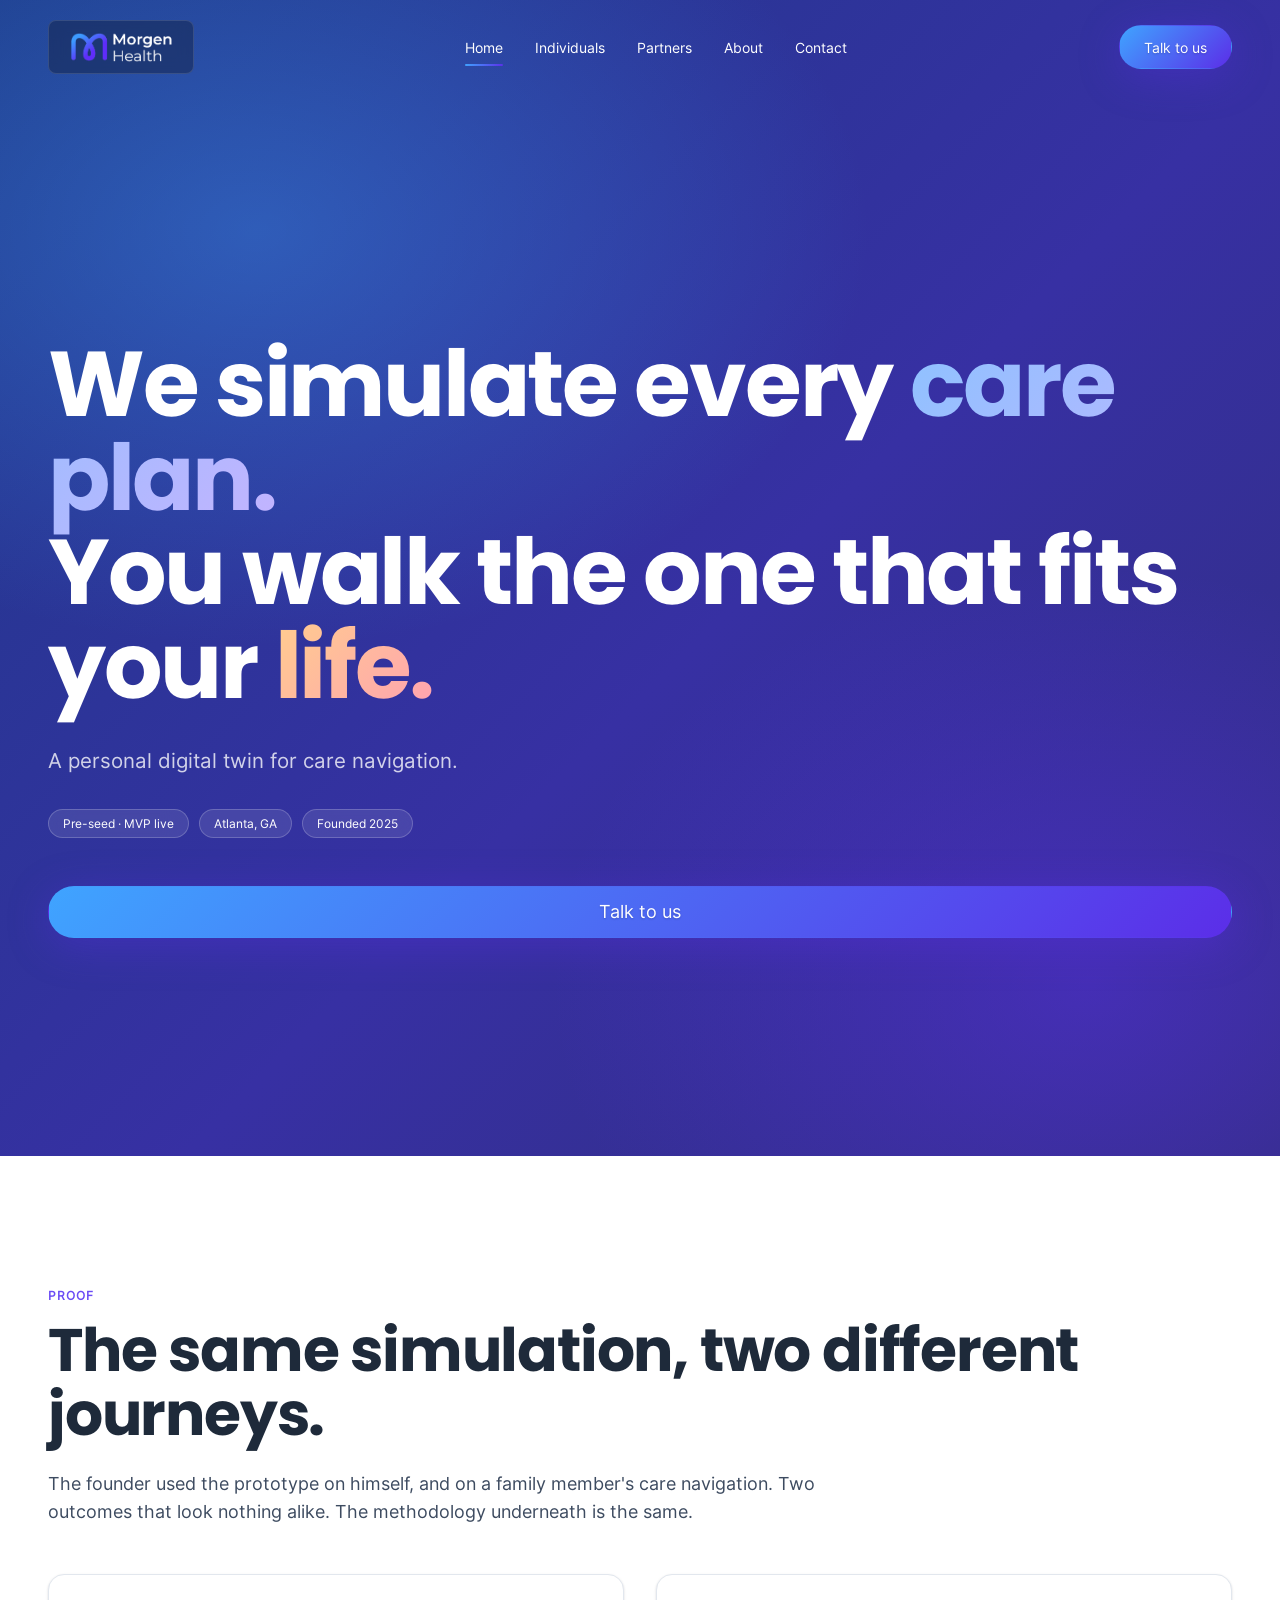
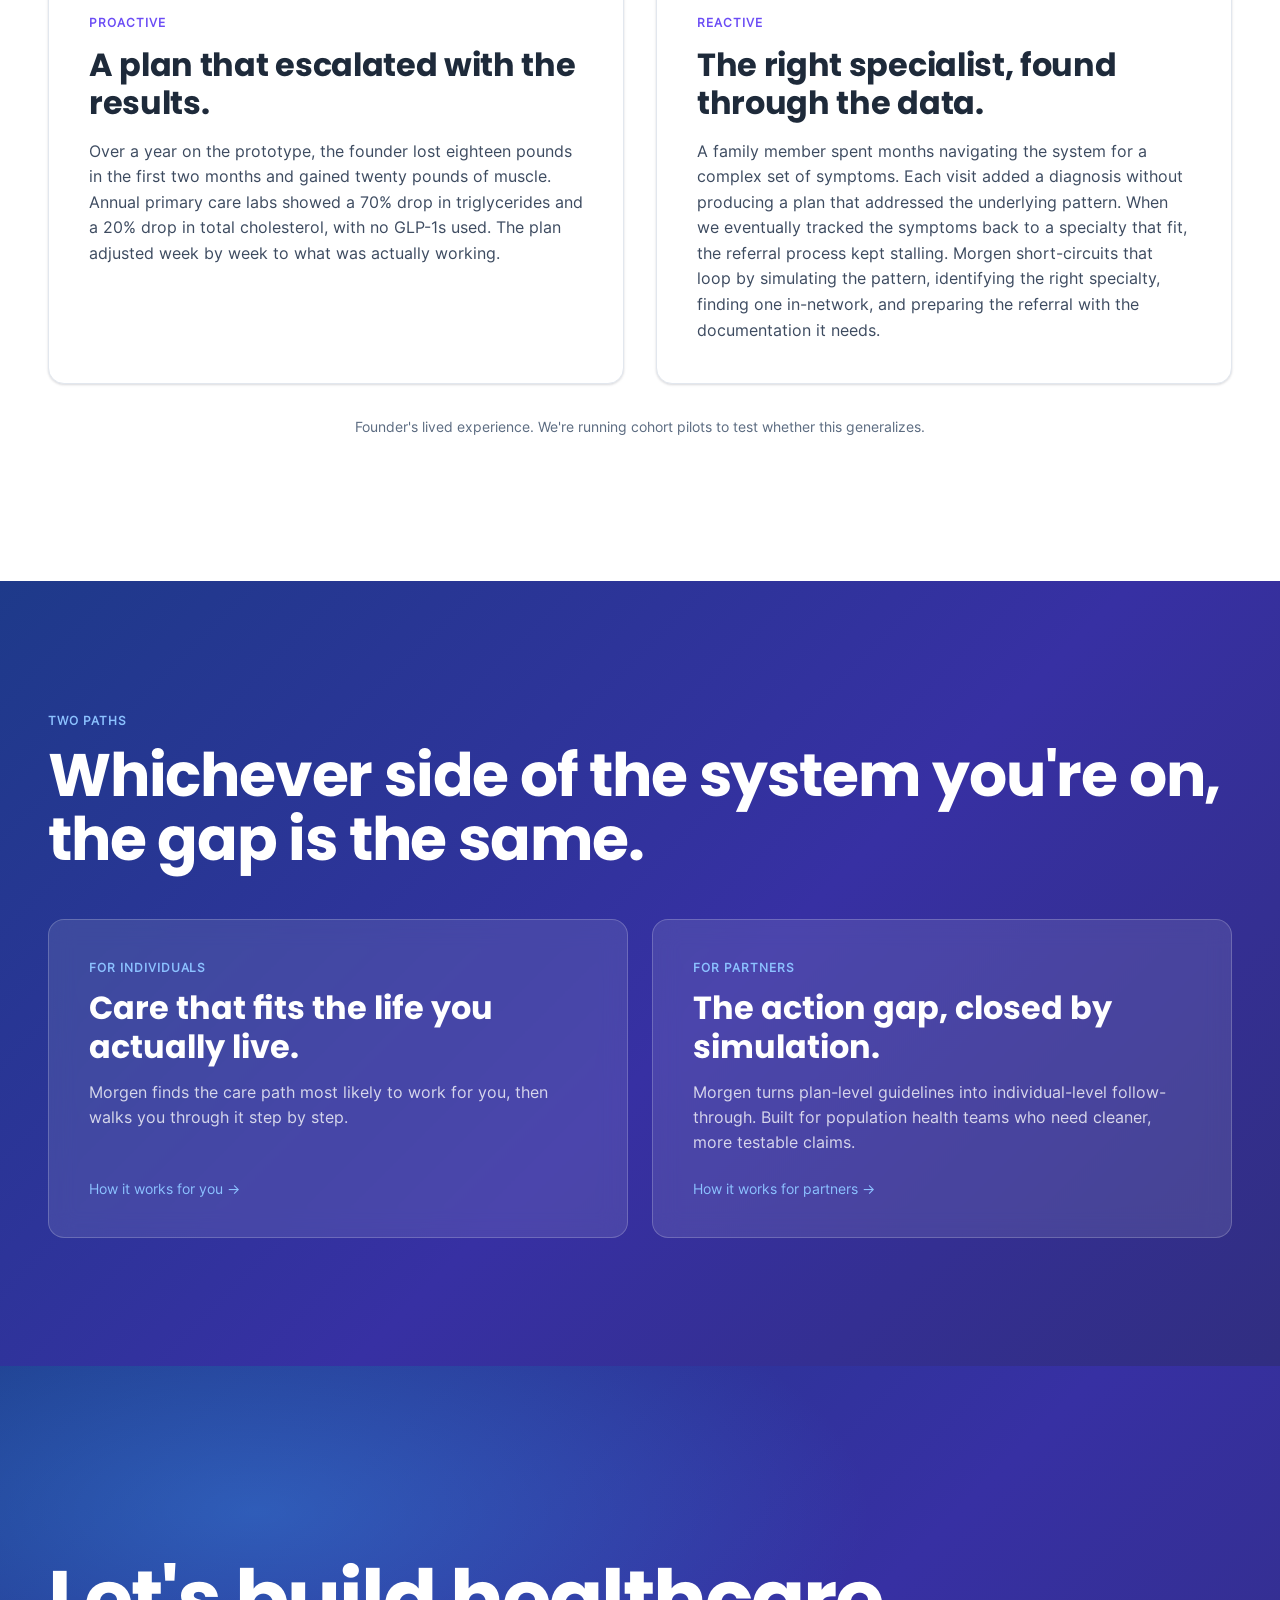
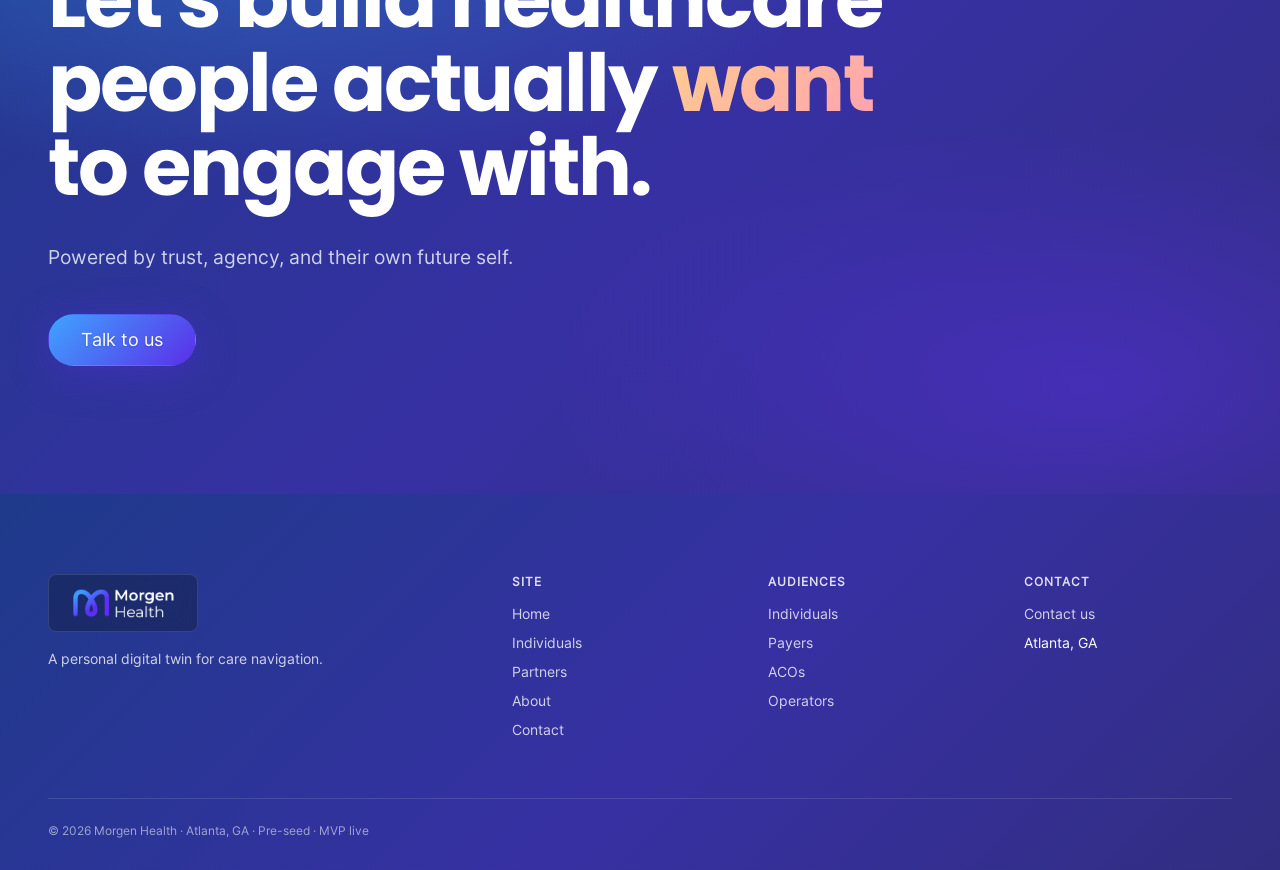
==== index.html @ 2ea1e2b8 "initial push- v1.0 initial push" ====
<!doctype html>
<html lang="en">
<head>
  <meta charset="utf-8">
  <meta name="viewport" content="width=device-width, initial-scale=1">
  <title>Morgen Health</title>
  <meta name="description" content="We simulate every care plan. You walk the one that fits your life. A personal digital twin for care navigation.">
  <meta property="og:title" content="Morgen Health">
  <meta property="og:description" content="We simulate every care plan. You walk the one that fits your life.">
  <meta property="og:type" content="website">
  <link rel="icon" href="assets/logos/morgen-mark.png" type="image/png">
  <link rel="stylesheet" href="styles/site.css">
</head>
<body>

  <a class="skip-link" href="#main-content">Skip to main content</a>

  <nav class="nav" aria-label="Primary">
    <a href="index.html" class="nav__logo" aria-label="Morgen Health home">
      <img class="logo-light" src="assets/logos/morgen-logo-horizontal-dark.png" alt="Morgen Health">
      <img class="logo-dark"  src="assets/logos/morgen-logo-horizontal.png" alt="Morgen Health">
    </a>
    <div class="nav__links">
      <a class="nav__link is-active" href="index.html">Home</a>
      <a class="nav__link" href="individuals.html">Individuals</a>
      <a class="nav__link" href="partners.html">Partners</a>
      <a class="nav__link" href="about.html">About</a>
      <a class="nav__link" href="contact.html">Contact</a>
    </div>
    <a class="btn btn--primary nav__cta" href="contact.html">Talk to us</a>
    <button class="nav__hamburger" aria-label="Open menu" aria-expanded="false">
      <svg width="24" height="24" viewBox="0 0 24 24" fill="none" stroke="currentColor" stroke-width="2" stroke-linecap="round" stroke-linejoin="round"><line x1="3" y1="6" x2="21" y2="6"/><line x1="3" y1="12" x2="21" y2="12"/><line x1="3" y1="18" x2="21" y2="18"/></svg>
    </button>
  </nav>
  <div class="nav__overlay" aria-hidden="true">
    <a class="nav__link is-active" href="index.html">Home</a>
    <a class="nav__link" href="individuals.html">Individuals</a>
    <a class="nav__link" href="partners.html">Partners</a>
    <a class="nav__link" href="about.html">About</a>
    <a class="nav__link" href="contact.html">Contact</a>
    <a class="btn btn--primary btn--lg nav__cta" href="contact.html">Talk to us</a>
  </div>

  <!-- Hero -->
  <header id="main-content" class="section section-grad">
    <div class="container hero">
      <h1 class="hero__headline">
        We simulate every <span class="text-grad-cool">care plan.</span><br>
        You walk the one that fits your <span class="text-grad-warm">life.</span>
      </h1>
      <p class="hero__sub">A personal digital twin for care navigation.</p>
      <div class="hero__pills">
        <span class="pill pill--dark">Pre-seed · MVP live</span>
        <span class="pill pill--dark">Atlanta, GA</span>
        <span class="pill pill--dark">Founded 2025</span>
      </div>
      <a class="btn btn--primary btn--lg hero__cta" href="contact.html">Talk to us</a>
    </div>
  </header>

  <!-- Dual proof -->
  <section class="section section-light">
    <div class="container">
      <div class="section__head">
        <span class="eyebrow section__eyebrow">Proof</span>
        <h2 class="section__title">The same simulation, two different journeys.</h2>
        <p class="section__lead">The founder used the prototype on himself, and on a family member's care navigation. Two outcomes that look nothing alike. The methodology underneath is the same.</p>
      </div>

      <div class="proof-grid">
        <div class="card-light proof-card">
          <span class="eyebrow">Proactive</span>
          <h3 class="proof-card__title">A plan that escalated with the results.</h3>
          <p class="proof-card__body">Over a year on the prototype, the founder lost eighteen pounds in the first two months and gained twenty pounds of muscle. Annual primary care labs showed a 70% drop in triglycerides and a 20% drop in total cholesterol, with no GLP-1s used. The plan adjusted week by week to what was actually working.</p>
        </div>
        <div class="card-light proof-card">
          <span class="eyebrow">Reactive</span>
          <h3 class="proof-card__title">The right specialist, found through the data.</h3>
          <p class="proof-card__body">A family member spent months navigating the system for a complex set of symptoms. Each visit added a diagnosis without producing a plan that addressed the underlying pattern. When we eventually tracked the symptoms back to a specialty that fit, the referral process kept stalling. Morgen short-circuits that loop by simulating the pattern, identifying the right specialty, finding one in-network, and preparing the referral with the documentation it needs.</p>
        </div>
      </div>

      <p class="proof-footnote">Founder's lived experience. We're running cohort pilots to test whether this generalizes.</p>
    </div>
  </section>

  <!-- Audience routing -->
  <section class="section section-ink">
    <div class="container">
      <div class="section__head">
        <span class="eyebrow section__eyebrow">Two paths</span>
        <h2 class="section__title">Whichever side of the system you're on, the gap is the same.</h2>
      </div>

      <div class="route-grid">
        <a class="route-card" href="individuals.html">
          <span class="route-card__eyebrow">For individuals</span>
          <h3 class="route-card__title">Care that fits the life you actually live.</h3>
          <p class="route-card__body">Morgen finds the care path most likely to work for you, then walks you through it step by step.</p>
          <span class="route-card__cta">How it works for you →</span>
        </a>
        <a class="route-card" href="partners.html">
          <span class="route-card__eyebrow">For partners</span>
          <h3 class="route-card__title">The action gap, closed by simulation.</h3>
          <p class="route-card__body">Morgen turns plan-level guidelines into individual-level follow-through. Built for population health teams who need cleaner, more testable claims.</p>
          <span class="route-card__cta">How it works for partners →</span>
        </a>
      </div>
    </div>
  </section>

  <!-- Final CTA -->
  <section class="section section-grad">
    <div class="container final-cta">
      <h2 class="final-cta__headline">
        Let's build healthcare<br>
        people actually <span class="text-grad-warm">want</span><br>
        to engage with.
      </h2>
      <p class="final-cta__sub">Powered by trust, agency, and their own future self.</p>
      <a class="btn btn--primary btn--lg" href="contact.html">Talk to us</a>
    </div>
  </section>

  <!-- Footer -->
  <footer class="footer">
    <div class="footer__grid">
      <div class="footer__brand">
        <img src="assets/logos/morgen-logo-horizontal-dark.png" alt="Morgen Health">
        <p>A personal digital twin for care navigation.</p>
      </div>
      <div class="footer__col">
        <h4>Site</h4>
        <ul>
          <li><a href="index.html">Home</a></li>
          <li><a href="individuals.html">Individuals</a></li>
          <li><a href="partners.html">Partners</a></li>
          <li><a href="about.html">About</a></li>
          <li><a href="contact.html">Contact</a></li>
        </ul>
      </div>
      <div class="footer__col">
        <h4>Audiences</h4>
        <ul>
          <li><a href="individuals.html">Individuals</a></li>
          <li><a href="partners.html">Payers</a></li>
          <li><a href="partners.html">ACOs</a></li>
          <li><a href="partners.html">Operators</a></li>
        </ul>
      </div>
      <div class="footer__col">
        <h4>Contact</h4>
        <ul>
          <li><a href="contact.html">Contact us</a></li>
          <li>Atlanta, GA</li>
        </ul>
      </div>
    </div>
    <div class="footer__bottom">© 2026 Morgen Health · Atlanta, GA · Pre-seed · MVP live</div>
  </footer>

  <script src="js/nav.js"></script>
</body>
</html>
---- styles/site.css ----
/* ============================================================
   Morgen Health — site styles
   Built on top of colors_and_type.css. Every value below either
   uses a design-system variable or is a layout primitive.
   ============================================================ */

@import url("./colors_and_type.css");

* { box-sizing: border-box; }

html, body {
  margin: 0;
  padding: 0;
  font-family: var(--font-body);
  color: var(--ink-900);
  background: var(--white);
  -webkit-font-smoothing: antialiased;
  -moz-osx-font-smoothing: grayscale;
  scroll-behavior: smooth;
}

a { color: inherit; text-decoration: none; }
img { max-width: 100%; display: block; }

/* ============================================================
   Accessibility — skip link + focus visible
   ============================================================ */
.skip-link {
  position: absolute;
  top: -64px;
  left: 16px;
  padding: 12px 18px;
  background: var(--ink-900);
  color: var(--white);
  font-weight: var(--weight-semibold);
  border-radius: var(--radius-md);
  z-index: 100;
  text-decoration: none;
  transition: top 180ms ease;
}
.skip-link:focus {
  top: 16px;
  outline: 2px solid #8CC2FF;
  outline-offset: 2px;
}

a:focus-visible,
button:focus-visible,
input:focus-visible,
select:focus-visible,
textarea:focus-visible {
  outline: 2px solid var(--morgen-violet);
  outline-offset: 3px;
  border-radius: var(--radius-sm);
}
.section-ink a:focus-visible,
.section-grad a:focus-visible,
.footer a:focus-visible,
.nav:not(.is-scrolled) a:focus-visible,
.nav__overlay a:focus-visible {
  outline-color: #8CC2FF;
}

/* ============================================================
   Section wrappers
   ============================================================ */
/* Section horizontal padding tracks the nav so content lines up under the logo. */
.section { padding: 96px 24px; }
@media (min-width: 768px) { .section { padding: 128px 48px; } }

.section-light  { background: var(--white); color: var(--ink-900); }
.section-ink    { background: var(--morgen-bg-gradient); color: var(--white); }
.section-grad   { background: var(--morgen-bg-gradient); color: var(--white); position: relative; overflow: hidden; }

.section-grad::before {
  content: "";
  position: absolute; inset: 0;
  background:
    radial-gradient(ellipse 80% 60% at 20% 20%, rgba(63,164,255,0.35), transparent 60%),
    radial-gradient(ellipse 70% 60% at 85% 85%, rgba(91,46,232,0.45), transparent 60%);
  pointer-events: none;
}
.section-grad > * { position: relative; z-index: 1; }

/* Dark-context type inversion */
.section-ink h1, .section-ink h2, .section-ink h3, .section-ink h4,
.section-ink .h1, .section-ink .h2, .section-ink .h3, .section-ink .h4,
.section-ink .display,
.section-grad h1, .section-grad h2, .section-grad h3, .section-grad h4,
.section-grad .h1, .section-grad .h2, .section-grad .h3, .section-grad .h4,
.section-grad .display { color: var(--white); }

.section-ink p, .section-ink .p,
.section-grad p, .section-grad .p { color: rgba(255,255,255,0.78); }

.section-ink .lead,
.section-grad .lead { color: rgba(255,255,255,0.82); }

.section-ink .eyebrow,
.section-grad .eyebrow { color: #8CC2FF; }

.section-ink .caption,
.section-grad .caption { color: rgba(255,255,255,0.55); }

.container       { max-width: 1280px; margin: 0 auto; }
.container-prose { max-width: 1024px; margin: 0 auto; }

/* ============================================================
   Nav
   ============================================================ */
.nav {
  position: fixed; top: 0; left: 0; right: 0; z-index: 50;
  display: flex; align-items: center; justify-content: space-between;
  padding: 16px 24px;
  transition: background-color 220ms ease, box-shadow 220ms ease, border-color 220ms ease;
  background: transparent;
  border-bottom: 1px solid transparent;
}
@media (min-width: 768px) { .nav { padding: 20px 48px; } }
.nav.is-scrolled {
  background: rgba(255,255,255,0.95);
  -webkit-backdrop-filter: var(--glass-blur);
          backdrop-filter: var(--glass-blur);
  box-shadow: var(--shadow-sm);
  border-bottom: 1px solid var(--ink-200);
}

.nav__logo {
  display: inline-flex; align-items: center;
  padding: 6px 12px;
  border-radius: var(--radius-md);
  transition: background-color 220ms ease, border-color 220ms ease, box-shadow 220ms ease;
}
.nav__logo img { height: 36px; width: auto; }
@media (min-width: 768px) { .nav__logo img { height: 40px; } }
/* On transparent nav (over the gradient hero), give the logo a soft backing chip
   so the wordmark doesn't wash out against the lighter parts of the gradient. */
.nav:not(.is-scrolled) .nav__logo {
  background: rgba(15, 26, 51, 0.40);
  border: 1px solid rgba(255, 255, 255, 0.12);
  -webkit-backdrop-filter: blur(8px);
          backdrop-filter: blur(8px);
}

.nav__logo .logo-light { display: block; }
.nav__logo .logo-dark  { display: none; }
.nav.is-scrolled .nav__logo .logo-light { display: none; }
.nav.is-scrolled .nav__logo .logo-dark  { display: block; }

.nav__links { display: none; }
@media (min-width: 768px) { .nav__links { display: flex; align-items: center; gap: 32px; } }

.nav__link {
  font-size: var(--text-sm);
  font-weight: var(--weight-medium);
  color: var(--white);
  position: relative;
  padding: 8px 0;
  transition: opacity 150ms ease;
}
.nav.is-scrolled .nav__link { color: var(--ink-900); }
.nav__link:hover { opacity: 0.8; }
.nav__link.is-active::after {
  content: "";
  position: absolute; left: 0; right: 0; bottom: -2px;
  height: 2px;
  background: var(--morgen-gradient);
  border-radius: var(--radius-pill);
}

/* Scope the top-bar CTA rules to .nav > .nav__cta so they don't apply
   to the overlay's own CTA (which lives inside .nav__overlay). */
.nav > .nav__cta { display: none; }
@media (min-width: 768px) { .nav > .nav__cta { display: inline-flex; } }

.nav__hamburger {
  display: inline-flex; align-items: center; justify-content: center;
  width: 40px; height: 40px;
  background: transparent; border: 0; cursor: pointer;
  color: var(--white);
}
.nav.is-scrolled .nav__hamburger { color: var(--ink-900); }
@media (min-width: 768px) { .nav__hamburger { display: none; } }

.nav__overlay {
  position: fixed; inset: 0; z-index: 49;
  background: var(--morgen-bg-gradient);
  display: flex; flex-direction: column;
  padding: 100px 24px 48px;
  transform: translateY(-100%);
  transition: transform 280ms cubic-bezier(0.16, 1, 0.3, 1);
}
.nav__overlay.is-open { transform: translateY(0); }
.nav__overlay .nav__link {
  color: var(--white);
  font-size: var(--text-3xl);
  font-family: var(--font-display);
  font-weight: var(--weight-bold);
  letter-spacing: var(--tracking-tight);
  padding: 16px 0;
  border-bottom: 1px solid rgba(255,255,255,0.15);
}
.nav__overlay .nav__link.is-active { color: #8CC2FF; }
.nav__overlay .nav__cta { margin-top: 32px; align-self: flex-start; }

/* ============================================================
   Buttons
   ============================================================ */
.btn {
  display: inline-flex; align-items: center; justify-content: center;
  gap: 8px;
  height: 44px; padding: 0 24px;
  border-radius: var(--radius-pill);
  border: 1px solid transparent;
  font-family: var(--font-body);
  font-size: var(--text-sm);
  font-weight: var(--weight-medium);
  cursor: pointer; text-decoration: none;
  transition: opacity 180ms ease, transform 180ms ease;
}
.btn:hover { opacity: 0.92; }
.btn:active { transform: translateY(1px); }
.btn--primary {
  background: var(--morgen-gradient);
  color: var(--white) !important;
  box-shadow: var(--shadow-glow-violet);
  /* Subtle text shadow so the white label stays legible at the lighter end of the gradient. */
  text-shadow: 0 1px 2px rgba(15, 26, 51, 0.22);
}
.btn--secondary {
  background: rgba(91, 46, 232, 0.10);
  color: var(--morgen-violet-deep);
}
.btn--outline {
  background: var(--white);
  border-color: var(--ink-200);
  color: var(--ink-800);
}
.btn--ghost { background: transparent; color: inherit; }
.btn--lg { height: 52px; padding: 0 32px; font-size: var(--text-md); }
.btn--sm { height: 32px; padding: 0 16px; font-size: var(--text-xs); }

/* ============================================================
   Pills
   ============================================================ */
.pill {
  display: inline-flex; align-items: center; gap: 8px;
  padding: 6px 14px;
  border-radius: var(--radius-pill);
  font-family: var(--font-body);
  font-size: var(--text-xs);
  font-weight: var(--weight-medium);
  white-space: nowrap;
}
.pill--light {
  background: rgba(91, 46, 232, 0.10);
  color: var(--morgen-violet-deep);
  border: 1px solid rgba(91, 46, 232, 0.20);
}
.pill--dark {
  background: var(--glass-bg);
  border: 1px solid var(--glass-border);
  color: var(--white);
  -webkit-backdrop-filter: var(--glass-blur);
          backdrop-filter: var(--glass-blur);
}
.pill--brand { background: var(--morgen-gradient); color: var(--white); border: 0; }

/* ============================================================
   Cards
   ============================================================ */
.card-light {
  background: var(--white);
  border: 1px solid var(--ink-200);
  border-radius: var(--radius-xl);
  padding: 24px;
  box-shadow: var(--shadow-sm);
}
@media (min-width: 768px) { .card-light { padding: 32px; } }

.card-ink {
  background: #16213F;
  border: 1px solid rgba(255,255,255,0.10);
  border-radius: var(--radius-xl);
  padding: 24px;
}

.glass {
  background: var(--glass-bg);
  border: 1px solid var(--glass-border);
  -webkit-backdrop-filter: var(--glass-blur);
          backdrop-filter: var(--glass-blur);
  border-radius: var(--radius-xl);
  padding: 20px;
}
@media (min-width: 768px) { .glass { padding: 24px; } }

/* ============================================================
   Hero
   ============================================================ */
.hero {
  min-height: 100vh;
  display: flex; flex-direction: column; justify-content: center;
  padding-top: 120px;
}
.hero__eyebrow { margin-bottom: 16px; }
.hero__headline {
  font-family: var(--font-display);
  font-size: clamp(40px, 8vw, 92px);
  line-height: 1.02;
  letter-spacing: -0.025em;
  font-weight: var(--weight-bold);
  margin: 0 0 32px;
  max-width: 1200px;
}
.hero__sub {
  font-size: clamp(18px, 1.6vw, 22px);
  line-height: 1.5;
  max-width: 720px;
  margin: 0 0 32px;
}
.hero__pills {
  display: flex; flex-wrap: wrap; gap: 10px;
  margin-bottom: 40px;
}
.hero__cta { margin-top: 8px; }

/* ============================================================
   Section heads
   ============================================================ */
.section__head { margin-bottom: 48px; max-width: 1200px; }
.section__eyebrow { display: inline-block; margin-bottom: 16px; }
.section__title {
  font-family: var(--font-display);
  font-size: clamp(32px, 5vw, 60px);
  line-height: 1.06;
  letter-spacing: -0.02em;
  font-weight: var(--weight-bold);
  margin: 0;
}
.section__lead {
  font-size: clamp(17px, 1.4vw, 20px);
  line-height: 1.55;
  margin-top: 24px;
  max-width: 800px;
}

/* ============================================================
   Cost callout
   ============================================================ */
.cost-panel {
  display: grid; grid-template-columns: 1fr;
  gap: 24px;
  padding: 32px;
  border-radius: var(--radius-xl);
  background:
    radial-gradient(ellipse 60% 60% at 0% 50%, rgba(63,164,255,0.18), transparent 60%),
    linear-gradient(135deg, #1E2C5C 0%, #2A1F73 100%);
  border: 1px solid rgba(140, 194, 255, 0.18);
  margin-top: 48px;
  color: var(--white);
}
@media (min-width: 768px) {
  .cost-panel { grid-template-columns: auto 1fr; gap: 48px; padding: 48px; align-items: center; }
}
.cost-panel__caption {
  font-size: var(--text-xs);
  font-weight: var(--weight-semibold);
  letter-spacing: var(--tracking-caps);
  text-transform: uppercase;
  color: rgba(255,255,255,0.60);
  margin-bottom: 12px;
}
.cost-panel__number {
  font-family: var(--font-display);
  font-size: clamp(60px, 10vw, 132px);
  line-height: 0.95;
  font-weight: var(--weight-bold);
  letter-spacing: -0.04em;
  background: var(--morgen-gradient);
  -webkit-background-clip: text; background-clip: text; color: transparent;
}
.cost-panel__body {
  font-size: clamp(17px, 1.4vw, 22px);
  line-height: 1.45;
  color: rgba(255,255,255,0.92);
  border-left: 1px solid rgba(255,255,255,0.20);
  padding-left: 24px;
}
@media (max-width: 767px) {
  .cost-panel__body { border-left: 0; padding-left: 0; padding-top: 12px; border-top: 1px solid rgba(255,255,255,0.20); }
}

/* ============================================================
   Six-stage timeline
   ============================================================ */
.timeline {
  display: grid; grid-template-columns: 1fr;
  gap: 20px;
  margin-top: 32px;
}
@media (min-width: 768px)  { .timeline { grid-template-columns: repeat(2, 1fr); } }
@media (min-width: 1024px) { .timeline { grid-template-columns: repeat(3, 1fr); } }
@media (min-width: 1280px) { .timeline { grid-template-columns: repeat(6, 1fr); gap: 16px; } }

.stage { display: flex; flex-direction: column; gap: 12px; }
.stage__caption {
  font-size: var(--text-xs);
  font-weight: var(--weight-semibold);
  letter-spacing: var(--tracking-caps);
  color: rgba(255,255,255,0.50);
  text-transform: uppercase;
}
.stage--peach .stage__caption { color: #FFD08C; }
.stage__title {
  font-family: var(--font-display);
  font-size: var(--text-xl);
  font-weight: var(--weight-bold);
  color: var(--white);
  margin: 0;
}
.stage__body {
  font-size: var(--text-sm);
  line-height: 1.5;
  color: rgba(255,255,255,0.72);
  margin: 0;
}
.stage__stat {
  margin-top: auto;
  padding: 12px 16px;
  border-left: 2px solid var(--stage-color, #8CC2FF);
  background: var(--stage-bg, rgba(140,194,255,0.08));
  border-radius: 0 var(--radius-md) var(--radius-md) 0;
}
.stage__stat-top {
  font-family: var(--font-display);
  font-size: var(--text-md);
  font-weight: var(--weight-bold);
  color: var(--stage-color, #8CC2FF);
  line-height: 1.2;
}
.stage__stat-sub {
  font-size: 11px;
  color: var(--stage-color-soft, rgba(140,194,255,0.7));
  margin-top: 4px;
  letter-spacing: 0.04em;
}
.stage--blue   { --stage-color: #8CC2FF; --stage-color-soft: rgba(140,194,255,0.7);  --stage-bg: rgba(140,194,255,0.08); }
.stage--purple { --stage-color: #A790FF; --stage-color-soft: rgba(167,144,255,0.7);  --stage-bg: rgba(167,144,255,0.08); }
.stage--rose   { --stage-color: #FF9FB3; --stage-color-soft: rgba(255,159,179,0.7);  --stage-bg: rgba(255,159,179,0.08); }
.stage--peach  { --stage-color: #FFD08C; --stage-color-soft: rgba(255,208,140,0.75); --stage-bg: rgba(255,208,140,0.10); }

.timeline-closing {
  margin-top: 32px;
  text-align: center;
  font-style: italic;
  color: rgba(255,255,255,0.55);
  font-size: var(--text-sm);
}

/* ============================================================
   3-step flow
   ============================================================ */
.flow { display: grid; grid-template-columns: 1fr; gap: 24px; margin-top: 32px; }
@media (min-width: 1024px) { .flow { grid-template-columns: repeat(3, 1fr); } }
.flow__num {
  font-family: var(--font-display);
  font-size: var(--text-md);
  font-weight: var(--weight-bold);
  letter-spacing: var(--tracking-caps);
  color: #8CC2FF;
  margin-bottom: 12px;
}
.flow__title {
  font-family: var(--font-display);
  font-size: var(--text-2xl);
  font-weight: var(--weight-bold);
  color: var(--white);
  margin: 0 0 8px;
}
.flow__sub {
  font-size: var(--text-sm);
  color: rgba(255,255,255,0.60);
  margin: 0 0 16px;
  font-style: italic;
}
.flow__body {
  font-size: var(--text-base);
  line-height: 1.55;
  color: rgba(255,255,255,0.78);
}

/* ============================================================
   Stat blocks
   ============================================================ */
.stats { display: grid; grid-template-columns: 1fr; gap: 24px; margin-top: 32px; }
@media (min-width: 1024px) { .stats { grid-template-columns: repeat(3, 1fr); } }
.stat__num {
  font-family: var(--font-display);
  font-size: clamp(64px, 8vw, 120px);
  line-height: 1; letter-spacing: -0.04em;
  font-weight: var(--weight-bold);
  background: var(--morgen-gradient);
  -webkit-background-clip: text; background-clip: text; color: transparent;
  margin-bottom: 16px;
}
.stat__title {
  font-family: var(--font-display);
  font-size: var(--text-xl);
  font-weight: var(--weight-bold);
  color: var(--ink-900);
  margin: 0 0 8px;
}
.stat__body {
  font-size: var(--text-base);
  color: var(--ink-700);
  line-height: 1.5;
  margin: 0;
}

/* ============================================================
   Footer
   ============================================================ */
.footer { background: var(--morgen-bg-gradient); color: var(--white); padding: 64px 24px 32px; }
@media (min-width: 768px) { .footer { padding: 80px 48px 32px; } }
.footer h4 { color: var(--white); }
.footer p, .footer a { color: rgba(255,255,255,0.78); }
.footer__grid { display: grid; grid-template-columns: 1fr; gap: 40px; max-width: 1280px; margin: 0 auto; }
@media (min-width: 768px) { .footer__grid { grid-template-columns: 2fr 1fr 1fr 1fr; gap: 48px; } }
.footer__brand img {
  height: 40px;
  margin-bottom: 16px;
  /* Same backing chip as the transparent-state nav so the wordmark holds against the gradient. */
  padding: 8px 14px;
  background: rgba(15, 26, 51, 0.40);
  border: 1px solid rgba(255, 255, 255, 0.12);
  border-radius: var(--radius-md);
  -webkit-backdrop-filter: blur(8px);
          backdrop-filter: blur(8px);
  box-sizing: content-box;
}
.footer__brand p { font-size: var(--text-sm); max-width: 360px; line-height: 1.5; }
.footer__col h4 {
  font-family: var(--font-body);
  font-size: var(--text-xs);
  font-weight: var(--weight-semibold);
  letter-spacing: var(--tracking-caps);
  text-transform: uppercase;
  margin: 0 0 16px;
  color: rgba(255,255,255,0.85);
}
.footer__col ul { list-style: none; padding: 0; margin: 0; }
.footer__col li { margin-bottom: 12px; font-size: var(--text-sm); }
.footer__col a:hover { color: var(--white); }
.footer__bottom {
  max-width: 1280px; margin: 48px auto 0;
  padding-top: 24px;
  border-top: 1px solid rgba(255,255,255,0.12);
  font-size: var(--text-xs);
  color: rgba(255,255,255,0.55);
}

/* ============================================================
   Two-column About
   ============================================================ */
.founder-grid { display: grid; grid-template-columns: 1fr; gap: 32px; }
@media (min-width: 1024px) { .founder-grid { grid-template-columns: 1.4fr 1fr; gap: 48px; } }
.bullet-list { list-style: none; padding: 0; margin: 24px 0 0; }
.bullet-list li {
  padding-left: 24px; position: relative; margin-bottom: 12px;
  font-size: var(--text-base); line-height: 1.55;
}
.bullet-list li::before {
  content: ""; position: absolute; left: 0; top: 11px;
  width: 8px; height: 8px; border-radius: 50%;
  background: var(--morgen-violet);
}

/* ============================================================
   Contact grid
   ============================================================ */
.contact-grid { display: grid; grid-template-columns: 1fr; gap: 20px; margin-top: 32px; }
@media (min-width: 768px)  { .contact-grid { grid-template-columns: repeat(2, 1fr); } }
@media (min-width: 1024px) { .contact-grid { grid-template-columns: repeat(4, 1fr); } }
.contact-card .contact-card__caption {
  font-size: var(--text-xs);
  letter-spacing: var(--tracking-caps);
  text-transform: uppercase;
  color: var(--ink-600);
  margin-bottom: 8px;
}
.contact-card .contact-card__value {
  font-family: var(--font-display);
  font-size: var(--text-lg);
  font-weight: var(--weight-bold);
  color: var(--ink-900);
}
.contact-card a:hover { color: var(--morgen-violet); }

/* ============================================================
   Pilot-objective sentence (/for-partners)
   ============================================================ */
.objective-sentence {
  font-family: var(--font-display);
  font-size: clamp(22px, 2.4vw, 36px);
  line-height: 1.35;
  font-weight: var(--weight-semibold);
  color: var(--ink-900);
  max-width: 1100px;
}
.objective-sentence .anchor { color: var(--ink-900); font-weight: var(--weight-bold); }
.objective-sentence .connector { color: var(--ink-600); font-weight: var(--weight-regular); }

.objective-grid { display: grid; grid-template-columns: 1fr; gap: 20px; margin-top: 48px; }
@media (min-width: 768px)  { .objective-grid { grid-template-columns: repeat(2, 1fr); } }
@media (min-width: 1024px) { .objective-grid { grid-template-columns: repeat(4, 1fr); } }

/* ============================================================
   Final CTA
   ============================================================ */
.final-cta { padding-top: 64px; }
.final-cta__headline {
  font-family: var(--font-display);
  font-size: clamp(40px, 7vw, 80px);
  line-height: 1.05;
  letter-spacing: -0.025em;
  font-weight: var(--weight-bold);
  margin: 0 0 32px;
  max-width: 1100px;
}
.final-cta__sub {
  font-size: clamp(17px, 1.5vw, 22px);
  margin: 0 0 40px;
  max-width: 720px;
}

/* Gradient text helpers */
.text-grad-cool {
  background: linear-gradient(135deg, #8CC2FF 0%, #C5B3FF 100%);
  -webkit-background-clip: text; background-clip: text; color: transparent;
}
.text-grad-warm {
  background: linear-gradient(135deg, #FFD08C 0%, #FF9FB3 100%);
  -webkit-background-clip: text; background-clip: text; color: transparent;
}
.text-grad {
  background: var(--morgen-gradient);
  -webkit-background-clip: text; background-clip: text; color: transparent;
}

/* ============================================================
   Dual proof cards (homepage)
   ============================================================ */
.proof-grid {
  display: grid; grid-template-columns: 1fr;
  gap: 24px; margin-top: 32px;
}
@media (min-width: 900px) { .proof-grid { grid-template-columns: 1fr 1fr; gap: 32px; } }

.proof-card {
  display: flex; flex-direction: column;
  gap: 16px;
  padding: 32px;
}
@media (min-width: 768px) { .proof-card { padding: 40px; } }

.proof-card__title {
  font-family: var(--font-display);
  font-size: clamp(22px, 2.6vw, 32px);
  font-weight: var(--weight-bold);
  line-height: 1.2;
  letter-spacing: -0.01em;
  color: var(--ink-900);
  margin: 0;
}
.proof-card__body {
  font-size: var(--text-base);
  line-height: 1.6;
  color: var(--ink-700);
  margin: 0;
}

.proof-footnote {
  margin-top: 32px;
  font-size: var(--text-sm);
  color: var(--ink-600);
  text-align: center;
}

/* ============================================================
   Audience routing cards (homepage)
   ============================================================ */
.route-grid {
  display: grid; grid-template-columns: 1fr;
  gap: 20px; margin-top: 32px;
}
@media (min-width: 900px) { .route-grid { grid-template-columns: 1fr 1fr; gap: 24px; } }

.route-card {
  display: flex; flex-direction: column;
  gap: 14px;
  padding: 32px;
  background: var(--glass-bg);
  border: 1px solid var(--glass-border);
  -webkit-backdrop-filter: var(--glass-blur);
          backdrop-filter: var(--glass-blur);
  border-radius: var(--radius-xl);
  text-decoration: none;
  color: inherit;
  transition: background-color 200ms ease, border-color 200ms ease, transform 200ms ease;
}
@media (min-width: 768px) { .route-card { padding: 40px; } }
.route-card:hover {
  background: var(--glass-bg-hi);
  border-color: var(--glass-border-hi);
  transform: translateY(-2px);
}
.route-card__eyebrow {
  font-size: var(--text-xs);
  font-weight: var(--weight-semibold);
  letter-spacing: var(--tracking-caps);
  text-transform: uppercase;
  color: #8CC2FF;
}
.route-card__title {
  font-family: var(--font-display);
  font-size: clamp(22px, 2.6vw, 32px);
  font-weight: var(--weight-bold);
  line-height: 1.2;
  color: var(--white);
  margin: 0;
}
.route-card__body {
  font-size: var(--text-base);
  line-height: 1.55;
  color: rgba(255, 255, 255, 0.78);
  margin: 0;
}
.route-card__cta {
  margin-top: auto;
  padding-top: 12px;
  font-size: var(--text-sm);
  font-weight: var(--weight-medium);
  color: #8CC2FF;
}

/* ============================================================
   Advisor grid
   ============================================================ */
.advisor-grid {
  display: grid; grid-template-columns: 1fr;
  gap: 12px; margin-top: 32px;
}
@media (min-width: 640px)  { .advisor-grid { grid-template-columns: repeat(2, 1fr); } }
@media (min-width: 1024px) { .advisor-grid { grid-template-columns: repeat(4, 1fr); } }

.advisor {
  padding: 24px;
  text-align: center;
  background: var(--white);
  border: 1px solid var(--ink-200);
  border-radius: var(--radius-lg);
  font-family: var(--font-display);
  font-weight: var(--weight-semibold);
  font-size: var(--text-base);
  color: var(--ink-900);
  line-height: 1.3;
}

/* ============================================================
   Contact form
   ============================================================ */
.contact-form { margin-top: 32px; display: flex; flex-direction: column; gap: 20px; }

.form-row {
  display: grid; grid-template-columns: 1fr; gap: 20px;
}
@media (min-width: 640px) { .form-row { grid-template-columns: 1fr 1fr; } }

.form-field { display: flex; flex-direction: column; gap: 6px; }
.form-label {
  font-size: var(--text-xs);
  font-weight: var(--weight-semibold);
  letter-spacing: var(--tracking-caps);
  text-transform: uppercase;
  color: var(--ink-700);
}
.form-optional {
  text-transform: none; letter-spacing: 0;
  color: var(--ink-600); font-weight: var(--weight-regular);
}

.form-field input,
.form-field select,
.form-field textarea {
  font-family: var(--font-body);
  font-size: var(--text-base);
  color: var(--ink-900);
  background: var(--white);
  border: 1px solid var(--ink-200);
  border-radius: var(--radius-md);
  padding: 12px 16px;
  outline: none;
  transition: border-color 150ms ease, box-shadow 150ms ease;
  width: 100%;
}
.form-field textarea { resize: vertical; min-height: 140px; }
.form-field select {
  appearance: none; -webkit-appearance: none;
  background-image: url("data:image/svg+xml;utf8,<svg xmlns='http://www.w3.org/2000/svg' width='14' height='8' viewBox='0 0 14 8' fill='none'><path d='M1 1l6 6 6-6' stroke='%237B8A9E' stroke-width='1.5' stroke-linecap='round' stroke-linejoin='round'/></svg>");
  background-repeat: no-repeat;
  background-position: right 16px center;
  padding-right: 44px;
}
.form-field input:focus,
.form-field select:focus,
.form-field textarea:focus {
  border-color: var(--morgen-violet-deep);
  box-shadow: 0 0 0 3px rgba(91, 46, 232, 0.15);
}
.form-field input::placeholder,
.form-field textarea::placeholder { color: var(--ink-400); }

.form-actions {
  margin-top: 12px;
  display: flex; flex-direction: column; gap: 16px;
  align-items: flex-start;
}
@media (min-width: 640px) {
  .form-actions { flex-direction: row; align-items: center; gap: 24px; }
}
.form-fallback {
  margin: 0;
  font-size: var(--text-sm);
  color: var(--ink-600);
}
.form-fallback a { color: var(--morgen-violet-deep); font-weight: var(--weight-medium); }
.form-fallback a:hover { text-decoration: underline; }

@media (prefers-reduced-motion: reduce) {
  * { animation: none !important; transition: none !important; scroll-behavior: auto !important; }
}
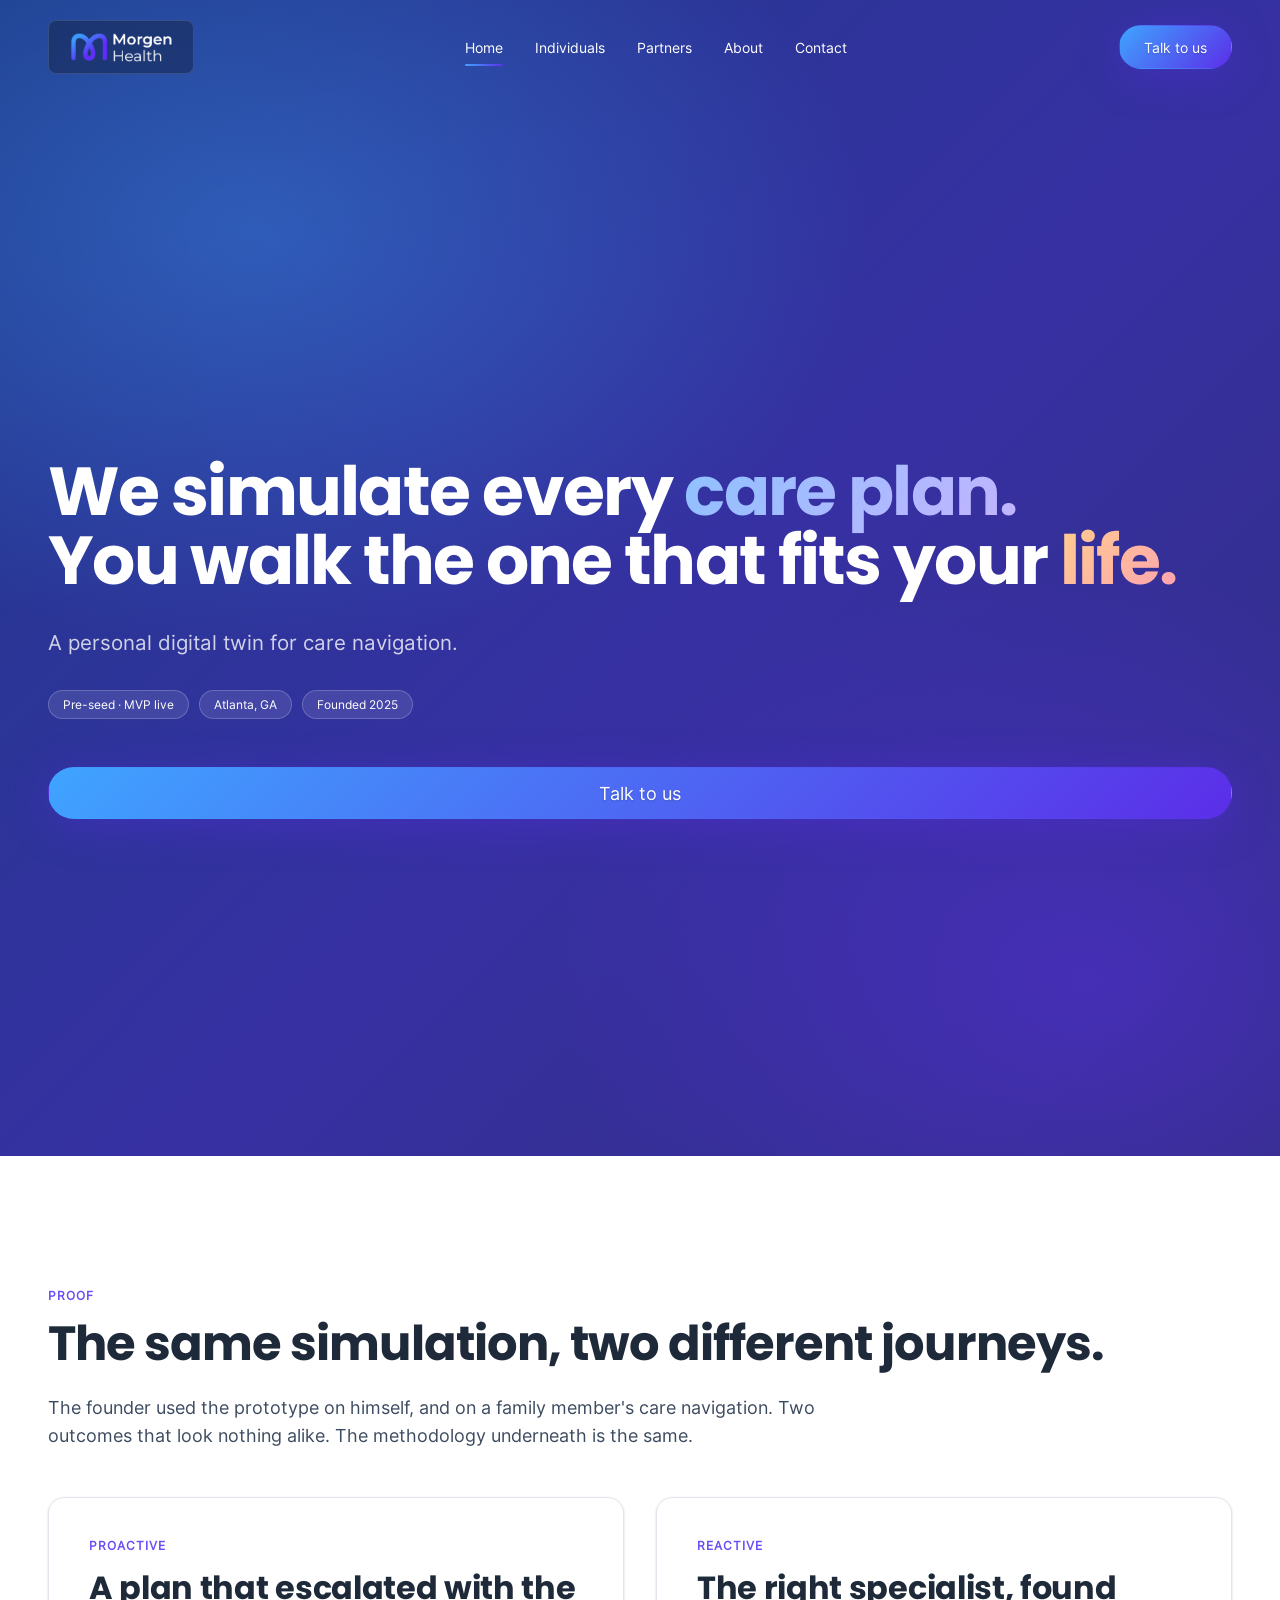
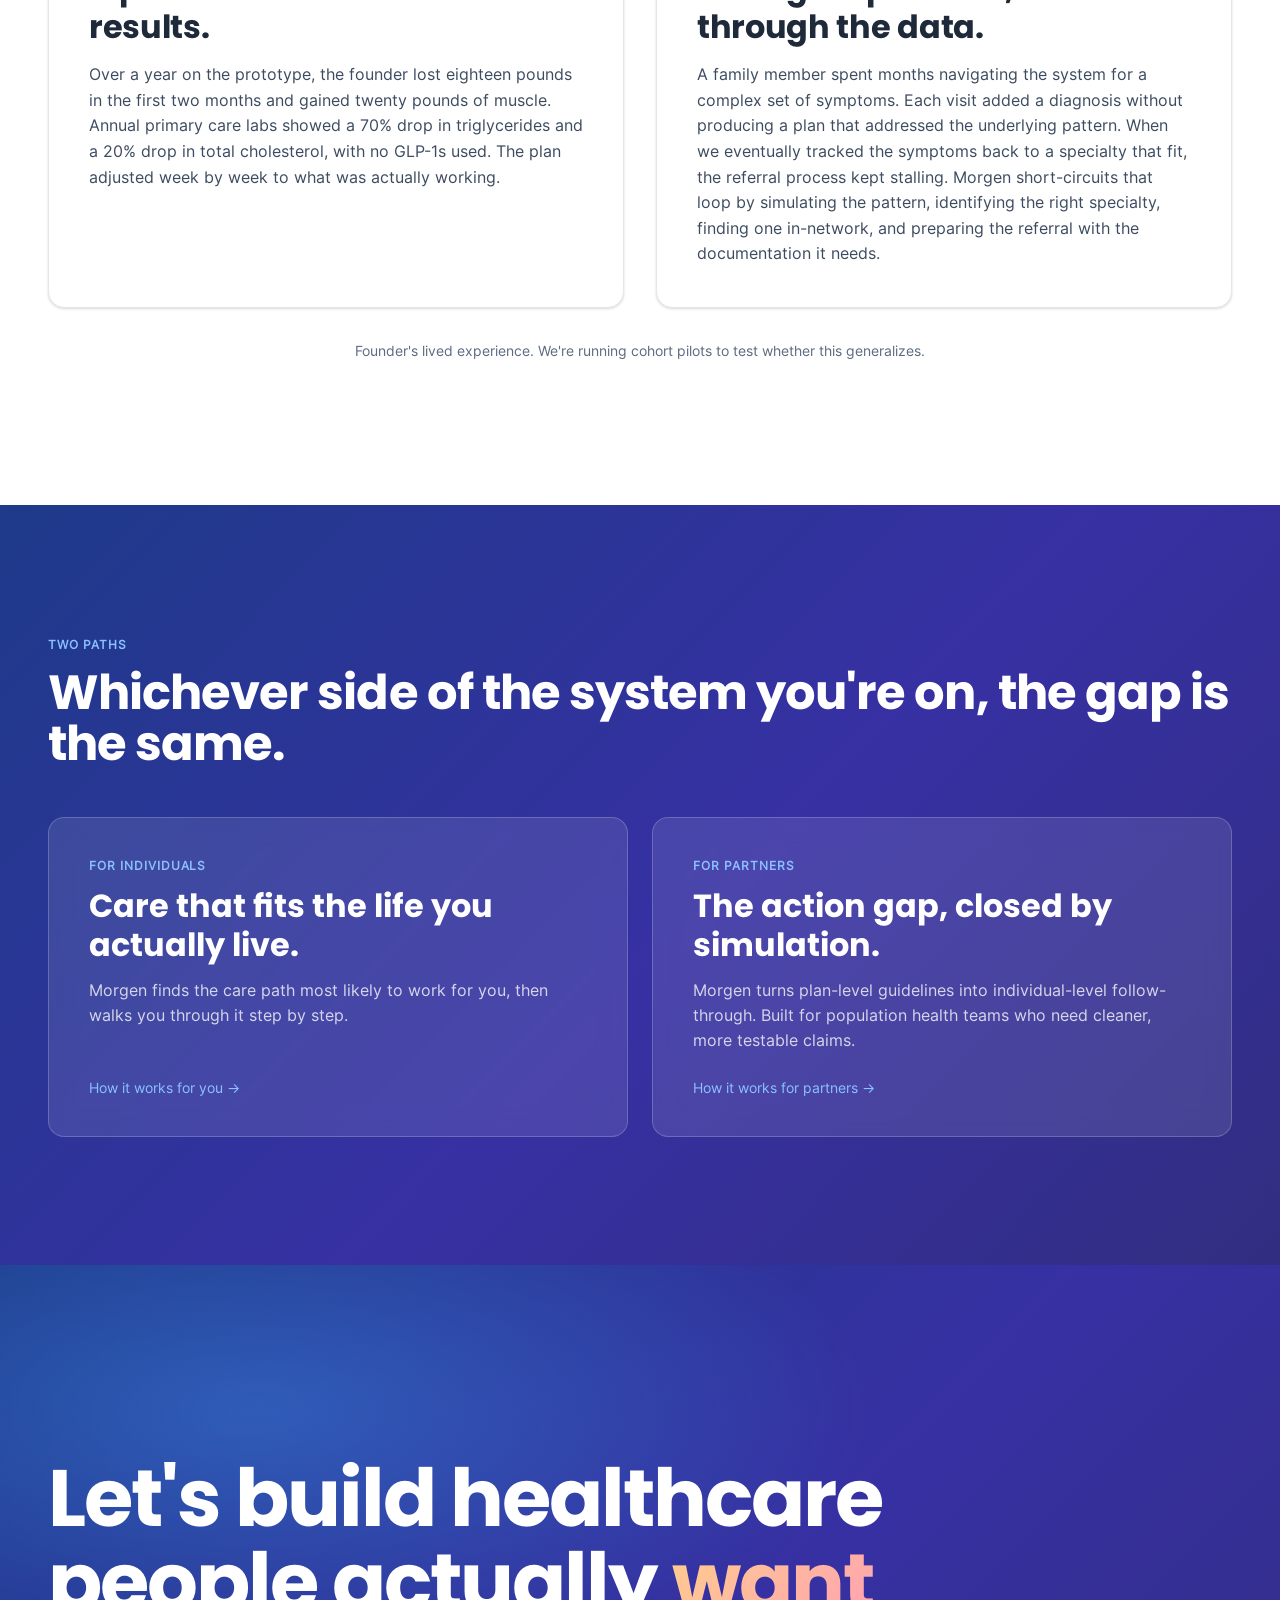
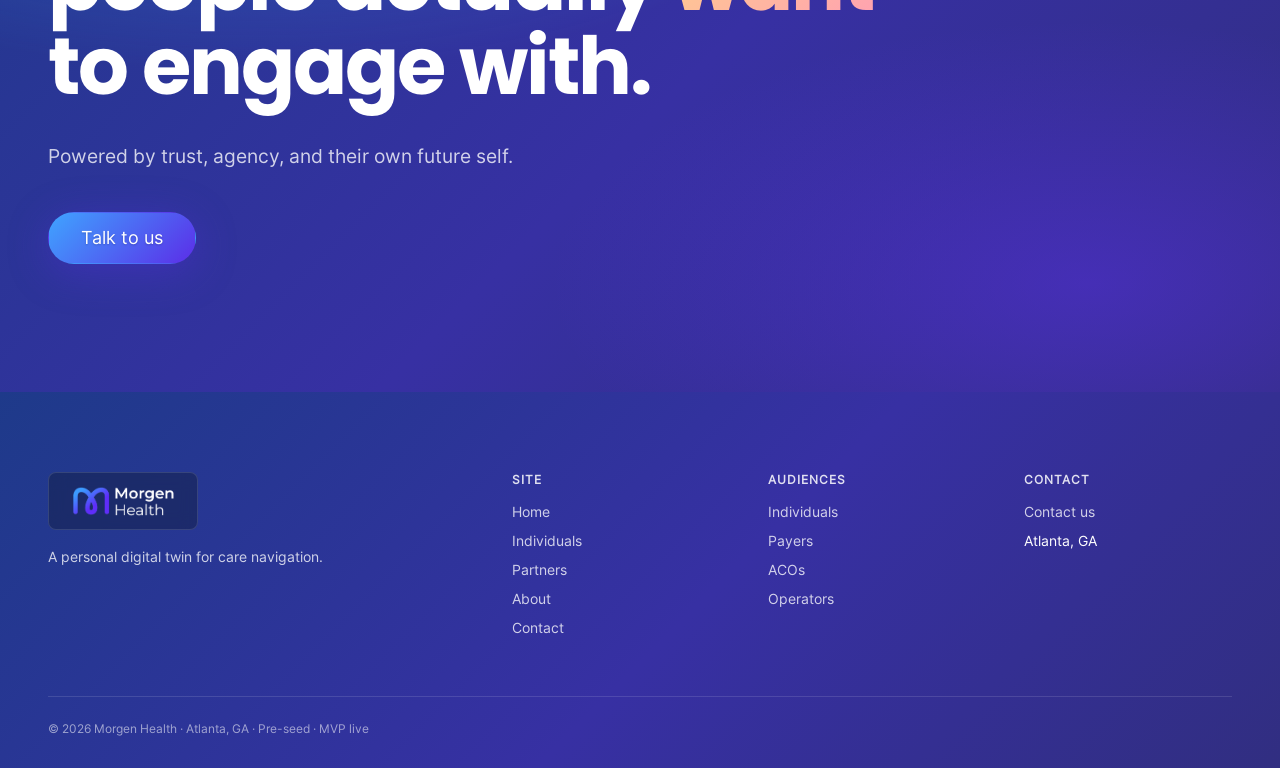
==== commit b6b7e5a6: "adding none breaking spaces Kill the widows!" ====
--- a/index.html
+++ b/index.html
@@ -45,8 +45,8 @@
   <header id="main-content" class="section section-grad">
     <div class="container hero">
       <h1 class="hero__headline">
-        We simulate every <span class="text-grad-cool">care plan.</span><br>
-        You walk the one that fits your <span class="text-grad-warm">life.</span>
+        We simulate every <span class="text-grad-cool">care&nbsp;plan.</span><br>
+        You walk the one that fits&nbsp;your&nbsp;<span class="text-grad-warm">life.</span>
       </h1>
       <p class="hero__sub">A personal digital twin for care navigation.</p>
       <div class="hero__pills">
--- a/styles/site.css
+++ b/styles/site.css
@@ -306,9 +306,10 @@
 .hero__eyebrow { margin-bottom: 16px; }
 .hero__headline {
   font-family: var(--font-display);
-  font-size: clamp(40px, 8vw, 92px);
+  font-size: clamp(34px, 5.5vw, 68px);
   line-height: 1.02;
   letter-spacing: -0.025em;
+  text-wrap: balance;
   font-weight: var(--weight-bold);
   margin: 0 0 32px;
   max-width: 1200px;
@@ -332,7 +333,7 @@
 .section__eyebrow { display: inline-block; margin-bottom: 16px; }
 .section__title {
   font-family: var(--font-display);
-  font-size: clamp(32px, 5vw, 60px);
+  font-size: clamp(28px, 4vw, 48px);
   line-height: 1.06;
   letter-spacing: -0.02em;
   font-weight: var(--weight-bold);
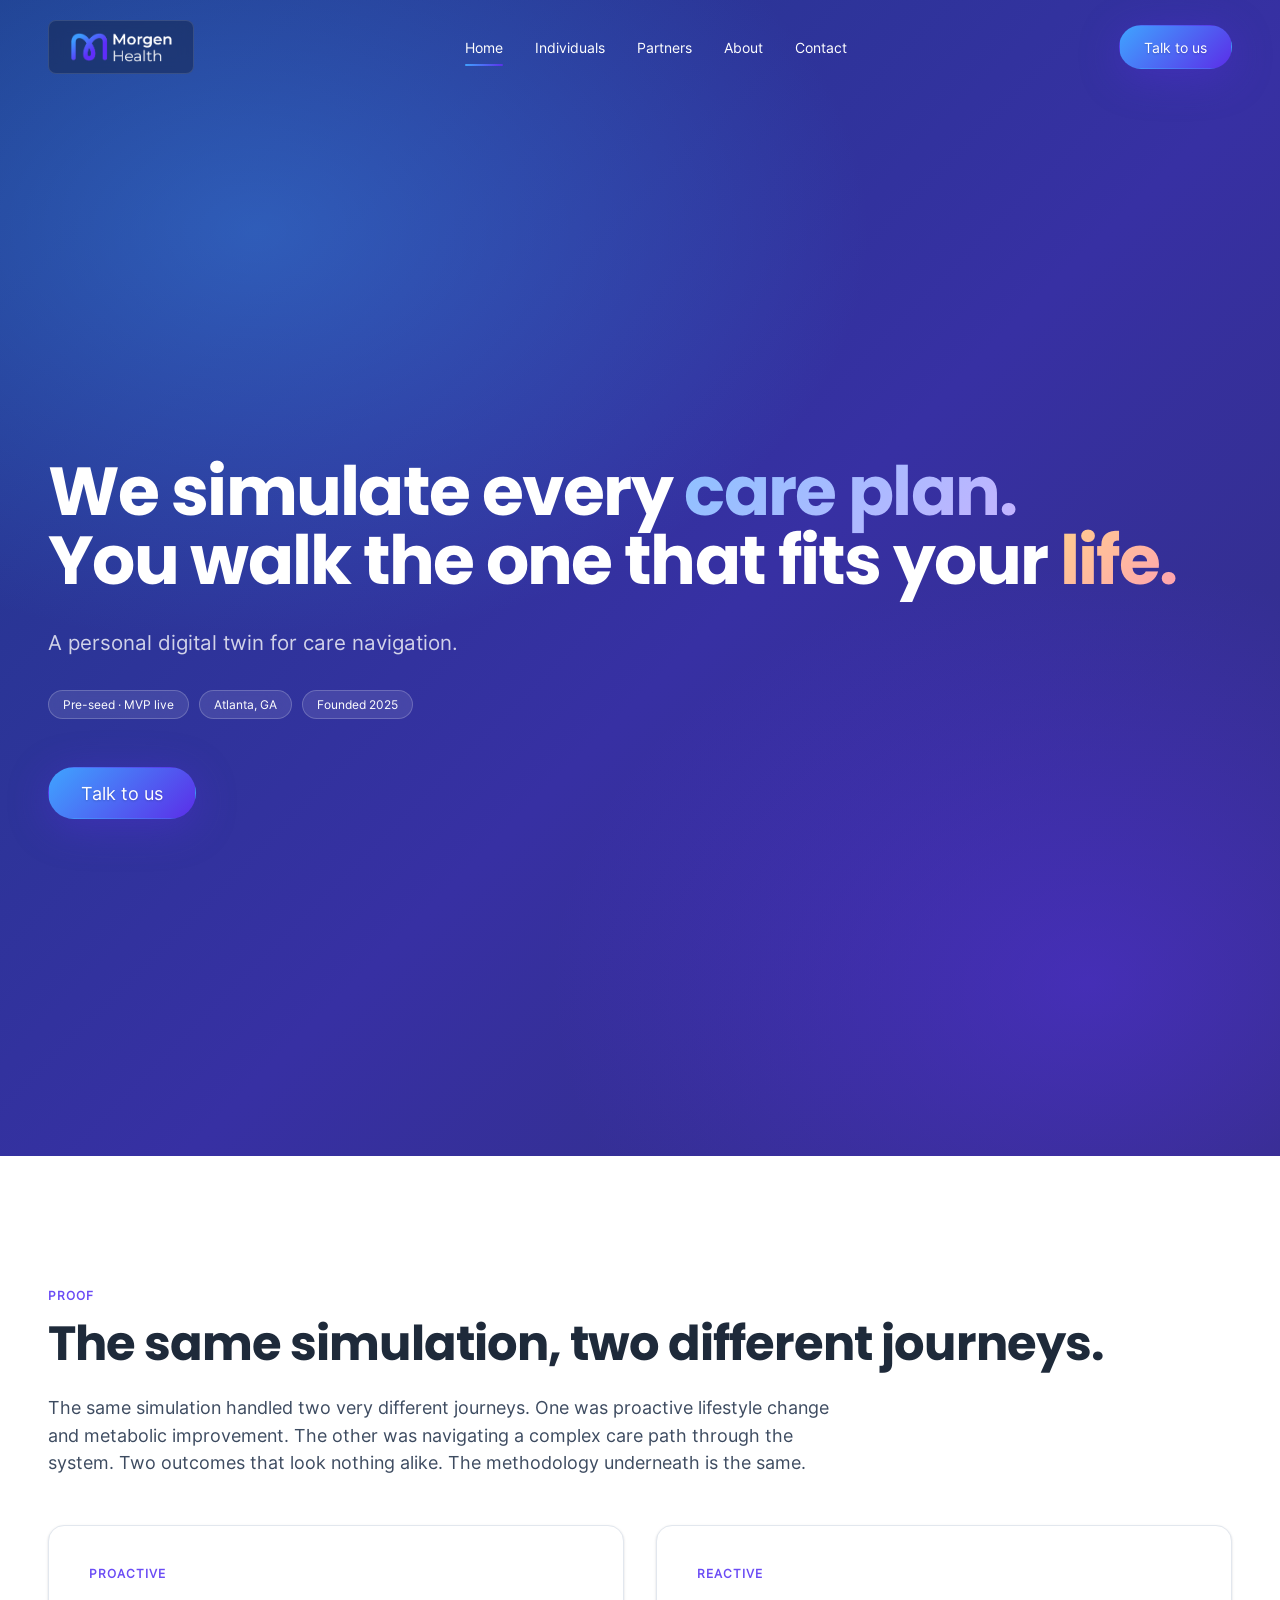
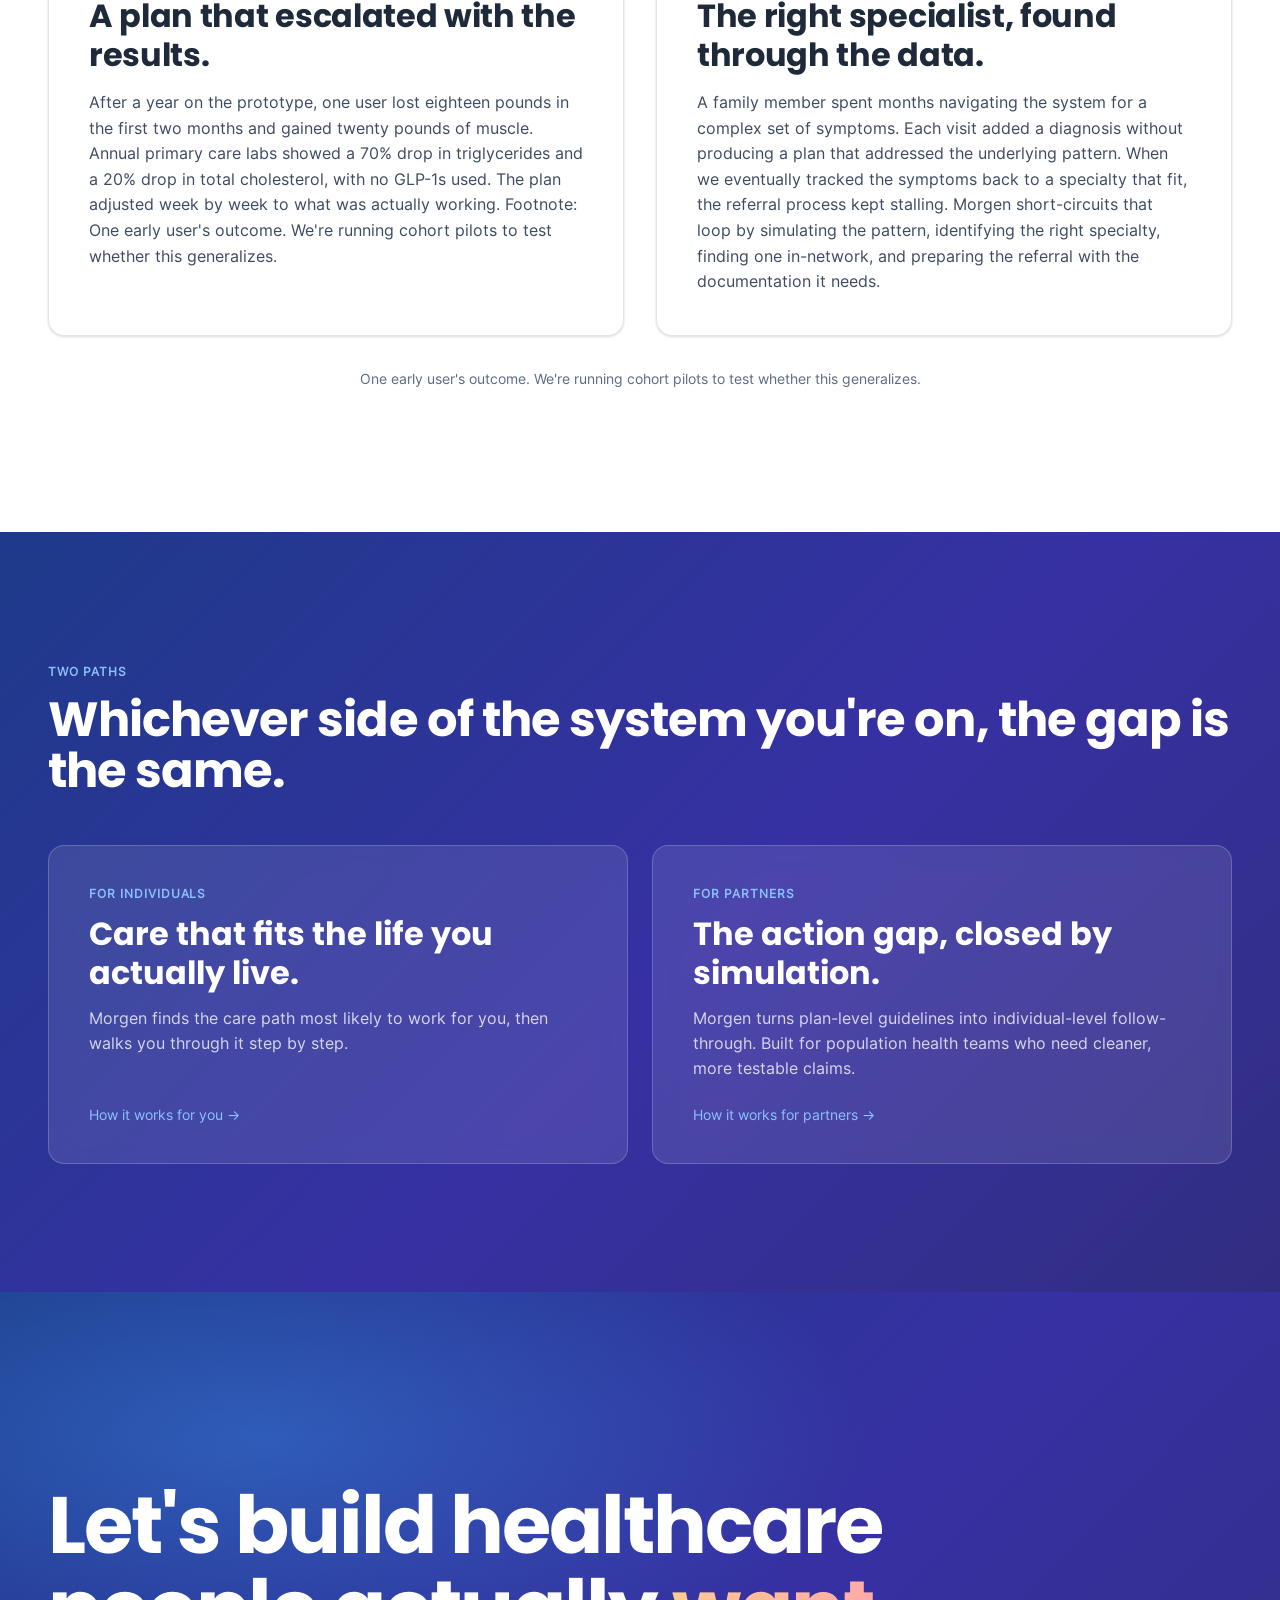
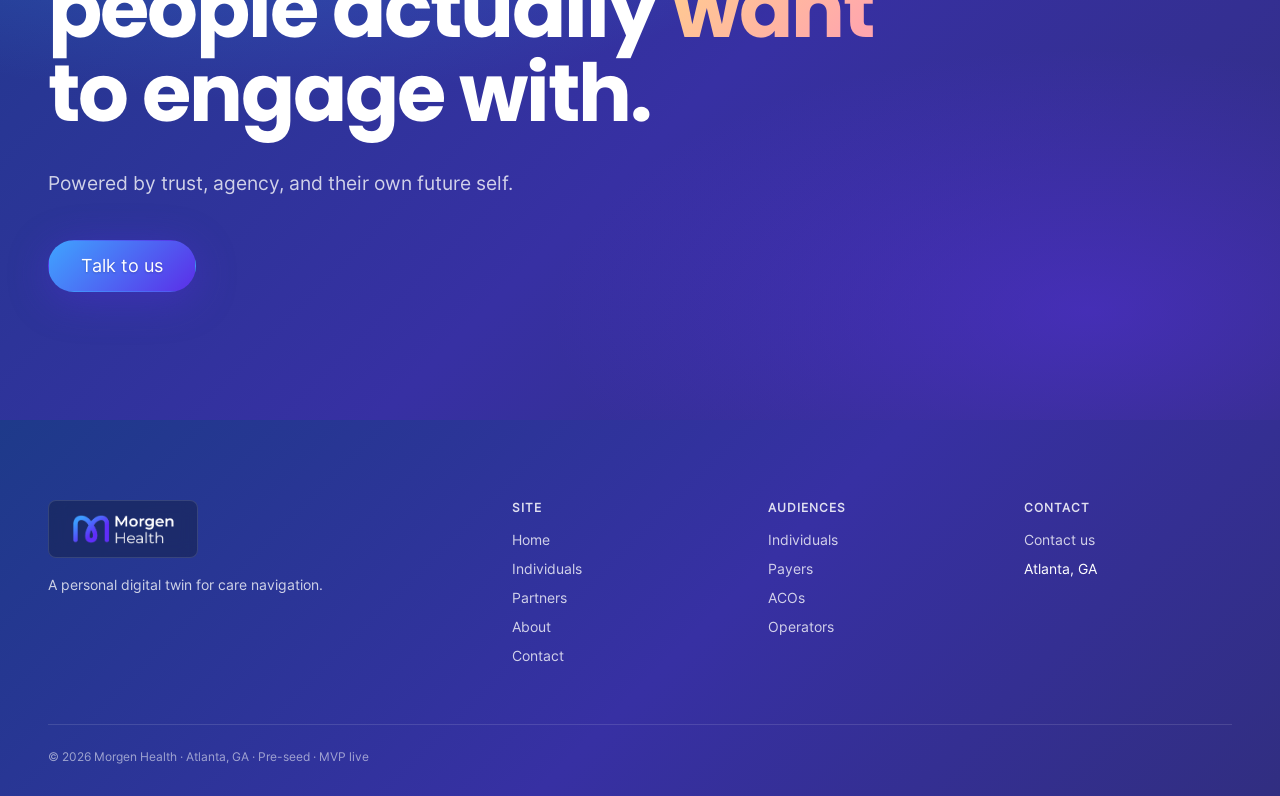
==== commit db760bd5: "Update index.html" ====
--- a/index.html
+++ b/index.html
@@ -64,14 +64,19 @@
       <div class="section__head">
         <span class="eyebrow section__eyebrow">Proof</span>
         <h2 class="section__title">The same simulation, two different journeys.</h2>
-        <p class="section__lead">The founder used the prototype on himself, and on a family member's care navigation. Two outcomes that look nothing alike. The methodology underneath is the same.</p>
+        <p class="section__lead">The same simulation handled two very different journeys. One was proactive lifestyle change and metabolic improvement. The other was navigating a complex care path through the system. Two outcomes that look nothing alike. The methodology underneath is the same.</p>
       </div>
 
       <div class="proof-grid">
         <div class="card-light proof-card">
           <span class="eyebrow">Proactive</span>
           <h3 class="proof-card__title">A plan that escalated with the results.</h3>
-          <p class="proof-card__body">Over a year on the prototype, the founder lost eighteen pounds in the first two months and gained twenty pounds of muscle. Annual primary care labs showed a 70% drop in triglycerides and a 20% drop in total cholesterol, with no GLP-1s used. The plan adjusted week by week to what was actually working.</p>
+          <p class="proof-card__body">After a year on the prototype, one user lost eighteen pounds in the first two months and gained twenty pounds of muscle.
+           Annual primary care labs showed a 70% drop in triglycerides
+           and a 20% drop in total cholesterol, with no GLP-1s used.
+           The plan adjusted week by week to what was actually working.
+Footnote:  One early user's outcome. We're running cohort pilots to test
+           whether this generalizes.</p>
         </div>
         <div class="card-light proof-card">
           <span class="eyebrow">Reactive</span>
@@ -80,7 +85,7 @@
         </div>
       </div>
 
-      <p class="proof-footnote">Founder's lived experience. We're running cohort pilots to test whether this generalizes.</p>
+     <p class="proof-footnote">One early user's outcome. We're running cohort pilots to test whether this generalizes.</p>
     </div>
   </section>
 
--- a/styles/site.css
+++ b/styles/site.css
@@ -301,6 +301,7 @@
 .hero {
   min-height: 100vh;
   display: flex; flex-direction: column; justify-content: center;
+  align-items: flex-start;
   padding-top: 120px;
 }
 .hero__eyebrow { margin-bottom: 16px; }
@@ -324,7 +325,10 @@
   display: flex; flex-wrap: wrap; gap: 10px;
   margin-bottom: 40px;
 }
-.hero__cta { margin-top: 8px; }
+.hero__cta { 
+  margin-top: 8px; 
+  align-self: flex-start;
+}
 
 /* ============================================================
    Section heads
